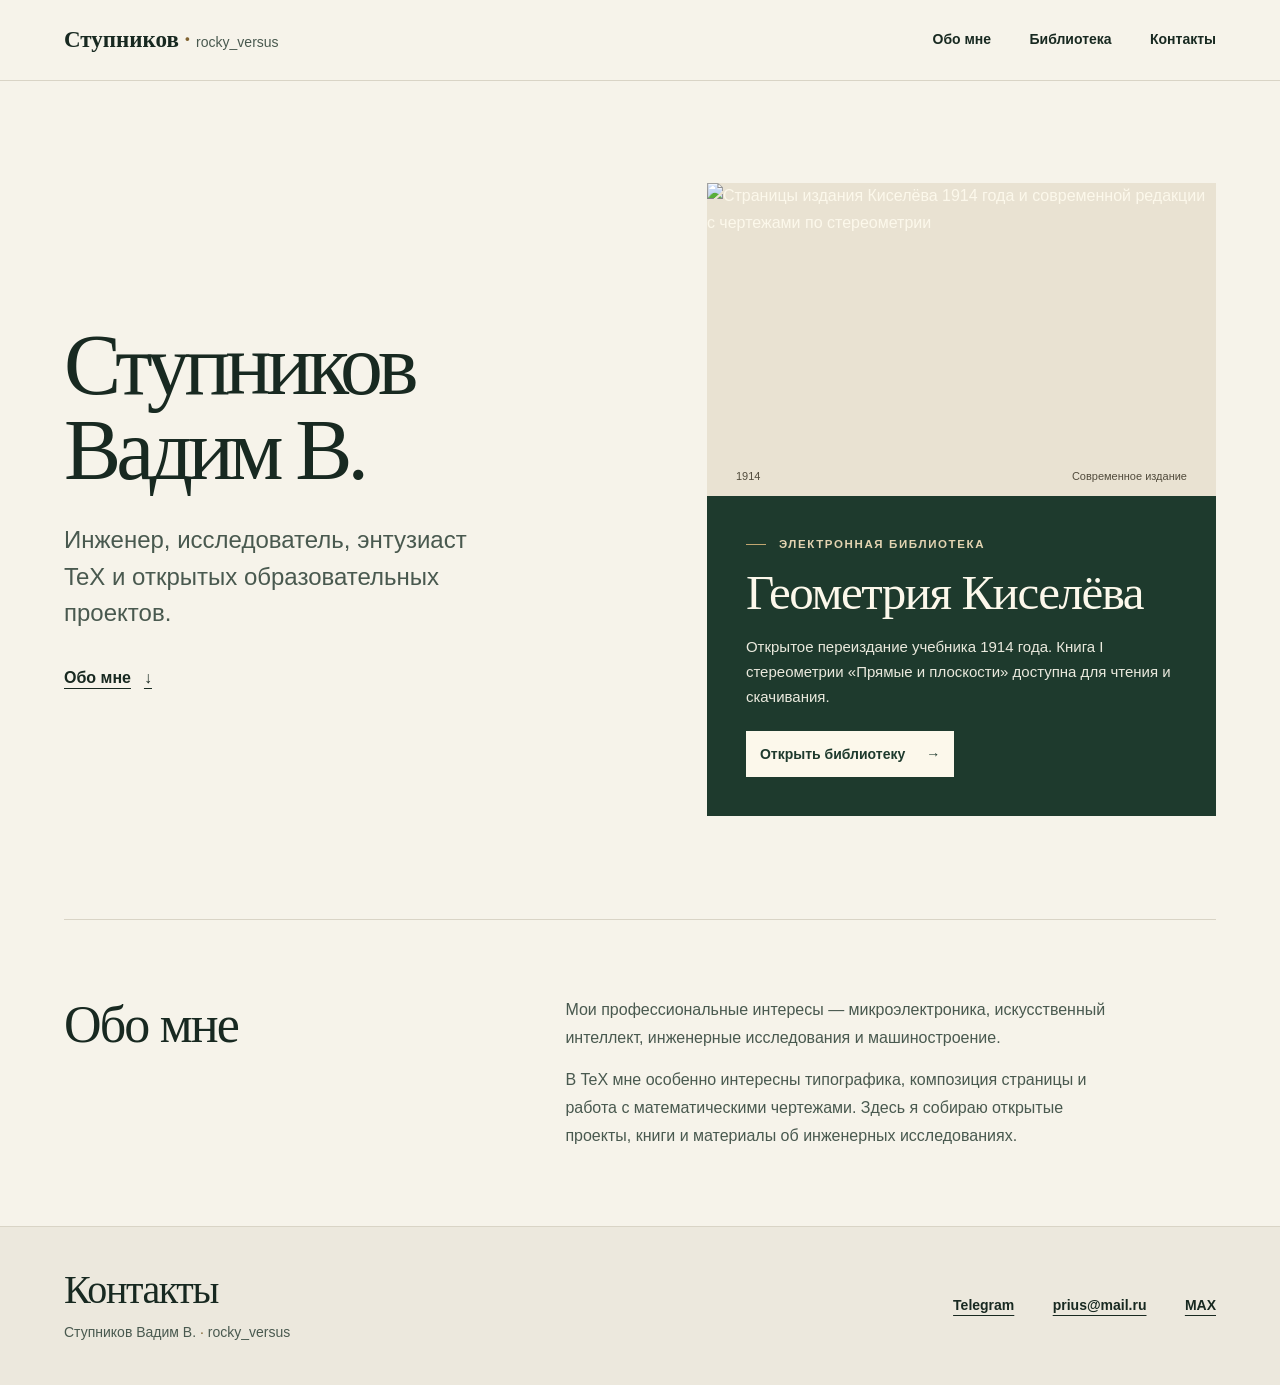
==== index.html @ 4a112f7d "Добавить персональный сайт и настройки индексации" ====
<!doctype html>
<html lang="ru">
<head>
  <meta charset="utf-8">
  <meta name="viewport" content="width=device-width, initial-scale=1">
  <meta name="theme-color" content="#f6f3ea">
  <title>Ступников Вадим В. — персональный сайт и открытые проекты</title>
  <meta name="description" content="Персональный сайт Вадима Ступникова. Инженерные исследования, TeX и открытые образовательные проекты. Электронная библиотека геометрии Киселёва.">
  <meta name="robots" content="index, follow, max-image-preview:large">
  <link rel="canonical" href="https://rockyversus.github.io/">
  <link rel="stylesheet" href="/styles.css">
  <meta property="og:type" content="website">
  <meta property="og:locale" content="ru_RU">
  <meta property="og:url" content="https://rockyversus.github.io/">
  <meta property="og:title" content="Ступников Вадим В. — открытые проекты">
  <meta property="og:description" content="Инженерные исследования, TeX и открытые образовательные проекты.">
  <meta property="og:image" content="https://rockyversus.github.io/assets/personal-preview.jpg">
  <meta property="og:image:width" content="1200">
  <meta property="og:image:height" content="630">
  <meta property="og:image:alt" content="Ступников Вадим В. и страницы открытого издания геометрии Киселёва">
  <meta name="twitter:card" content="summary_large_image">
</head>
<body>
  <a class="skip" href="#main">Перейти к содержанию</a>
  <header class="site-header">
    <div class="shell header-inner">
      <a class="wordmark" href="/" aria-label="На главную">Ступников <span>·</span> <small>rocky_versus</small></a>
      <nav aria-label="Основная навигация">
        <a href="#about">Обо мне</a>
        <a href="#library">Библиотека</a>
        <a href="#contacts">Контакты</a>
      </nav>
    </div>
  </header>

  <main id="main" class="shell">
    <div class="feature-grid">
      <section class="intro" aria-labelledby="name">
        <h1 id="name">Ступников<br>Вадим В.</h1>
        <p class="lead">Инженер, исследователь, энтузиаст TeX и открытых образовательных проектов.</p>
        <a class="text-link" href="#about">Обо мне <span aria-hidden="true">↓</span></a>
      </section>

      <section id="library" class="library" aria-labelledby="library-title">
        <div class="library-art">
          <img src="/assets/kiselev-pages.webp" width="880" height="480" alt="Страницы издания Киселёва 1914 года и современной редакции с чертежами по стереометрии" fetchpriority="high">
          <div class="art-years" aria-hidden="true"><span>1914</span><span>Современное издание</span></div>
        </div>
        <div class="library-copy">
          <p class="eyebrow">Электронная библиотека</p>
          <h2 id="library-title">Геометрия Киселёва</h2>
          <p>Открытое переиздание учебника 1914 года. Книга I стереометрии «Прямые и плоскости» доступна для чтения и скачивания.</p>
          <a class="project-link" href="/kiselev/">Открыть библиотеку <span aria-hidden="true">→</span></a>
        </div>
      </section>
    </div>

    <section id="about" class="about" aria-labelledby="about-title">
      <h2 id="about-title">Обо мне</h2>
      <div>
        <p>Мои профессиональные интересы — микроэлектроника, искусственный интеллект, инженерные исследования и машиностроение.</p>
        <p>В TeX мне особенно интересны типографика, композиция страницы и работа с математическими чертежами. Здесь я собираю открытые проекты, книги и материалы об инженерных исследованиях.</p>
      </div>
    </section>
  </main>

  <footer id="contacts" aria-labelledby="contacts-title">
    <div class="shell footer-inner">
      <div>
        <h2 id="contacts-title">Контакты</h2>
        <p>Ступников Вадим В. <span>·</span> rocky_versus</p>
      </div>
      <ul class="contact-links">
        <li><a href="https://t.me/rocky_versus">Telegram</a></li>
        <li><a href="mailto:prius@mail.ru">prius@mail.ru</a></li>
        <li><a href="https://max.ru/u/f9LHodD0cOIbhEYvxvJa8rJXdcarjG2_3bxZ1BCzIOcfJnWY7x3UOKe7Xhc">MAX</a></li>
      </ul>
    </div>
  </footer>
</body>
</html>
---- styles.css ----
@charset "UTF-8";

:root {
  --paper: #f6f3ea;
  --ink: #182921;
  --muted: #49594f;
  --forest: #1e3a2d;
  --cream: #fcf8eb;
  --gold: #9e824d;
  --line: #d9d4c6;
  --serif: Georgia, "Times New Roman", serif;
  --sans: Arial, "Helvetica Neue", sans-serif;
}

*, *::before, *::after { box-sizing: border-box; }
html { scroll-behavior: smooth; }
body {
  margin: 0;
  color: var(--ink);
  background: var(--paper);
  font: 16px/1.65 var(--sans);
}

h1, h2, p { margin: 0; }
h1, h2 { font-family: var(--serif); font-weight: 400; }
a { color: inherit; text-underline-offset: 5px; }
a:hover { text-decoration-thickness: 2px; }
:focus-visible { outline: 2px solid #806331; outline-offset: 5px; }
[id] { scroll-margin-top: 20px; }
.shell { width: min(1160px, calc(100% - 2 * clamp(20px, 5vw, 75px))); margin-inline: auto; }
.skip { position: absolute; left: 20px; top: -100px; z-index: 3; padding: 10px; background: var(--cream); }
.skip:focus { top: 12px; }

.site-header { border-bottom: 1px solid var(--line); }
.header-inner {
  min-height: 80px;
  display: flex;
  align-items: center;
  justify-content: space-between;
  gap: 12px 30px;
}
.wordmark { font: 700 23px/1.2 var(--serif); text-decoration: none; }
.wordmark span, footer p span { color: #806331; }
.wordmark small { color: var(--muted); font: 14px/1.3 var(--sans); }
.site-header nav { display: flex; flex-wrap: wrap; gap: 8px clamp(20px, 3vw, 42px); }
.site-header nav a { font-size: 14px; font-weight: 700; text-decoration: none; padding-block: 5px; }
.site-header nav a:hover { text-decoration: underline; }

.feature-grid {
  display: grid;
  grid-template-columns: minmax(0, 1fr) minmax(0, .92fr);
  align-items: center;
  gap: clamp(40px, 7vw, 105px);
  padding-block: clamp(58px, 8vw, 105px);
}
.eyebrow {
  display: flex;
  align-items: center;
  gap: 13px;
  color: var(--muted);
  font-size: .72rem;
  font-weight: 700;
  letter-spacing: .14em;
  text-transform: uppercase;
}
.eyebrow::before { content: ""; width: 28px; height: 1px; background: var(--gold); flex: none; }
.intro h1 {
  font-size: clamp(52px, 6.7vw, 96px);
  line-height: .99;
  letter-spacing: -.057em;
  margin-block: 25px 28px;
}
.lead { max-width: 33ch; color: var(--muted); font-size: clamp(18px, 2vw, 24px); line-height: 1.52; }
.text-link { display: inline-flex; gap: 13px; align-items: center; min-height: 44px; margin-top: 25px; font-weight: 700; }

.library { background: var(--forest); color: var(--cream); }
.library-art { background: #e9e2d2; }
.library-art img { width: 100%; height: auto; display: block; }
.art-years {
  display: flex;
  justify-content: space-between;
  gap: 10px;
  padding: 6px clamp(15px, 2.7vw, 29px) 11px;
  font-size: 11px;
  color: #514b3c;
}
.library-copy { padding: clamp(24px, 4vw, 39px); }
.library-copy .eyebrow { color: #e4d4b2; }
.library-copy .eyebrow::before { background: #c1a671; width: 20px; }
.library-copy h2 { font-size: clamp(33px, 4vw, 49px); line-height: 1.08; letter-spacing: -.03em; margin-block: 13px 15px; }
.library-copy > p:not(.eyebrow) { color: #eae9dd; font-size: 15px; line-height: 1.65; }
.project-link {
  display: inline-flex;
  justify-content: space-between;
  align-items: center;
  min-height: 46px;
  gap: 21px;
  margin-top: 22px;
  padding: 10px 14px;
  color: var(--forest);
  background: var(--cream);
  font-size: 14px;
  font-weight: 700;
  text-decoration: none;
}
.project-link:hover { text-decoration: underline; }
.project-link:focus-visible { outline-color: var(--cream); }

.about {
  border-top: 1px solid var(--line);
  display: grid;
  grid-template-columns: minmax(0, 1fr) minmax(0, 1.58fr);
  gap: 20px clamp(30px, 7vw, 105px);
  padding-block: clamp(40px, 6vw, 76px);
}
.about h2, footer h2 { font-size: clamp(33px, 4.1vw, 52px); line-height: 1.12; letter-spacing: -.035em; }
.about p { max-width: 62ch; color: var(--muted); line-height: 1.75; }
.about p + p { margin-top: 14px; }
footer { border-top: 1px solid var(--line); background: #ece8dd; }
.footer-inner {
  display: flex;
  align-items: center;
  justify-content: space-between;
  gap: 22px 55px;
  padding-block: 41px;
}
footer h2 { font-size: clamp(30px, 3.2vw, 40px); }
footer p { margin-top: 8px; color: var(--muted); font-size: 14px; }
.contact-links { display: flex; flex-wrap: wrap; gap: 7px clamp(18px, 3vw, 42px); margin: 0; padding: 0; list-style: none; }
.contact-links a { display: inline-flex; align-items: center; min-height: 44px; font-size: 14px; font-weight: 700; }

@media (max-width: 760px) {
  .feature-grid { grid-template-columns: 1fr; align-items: start; padding-block: 48px 52px; gap: 36px; }
  .intro h1 { font-size: clamp(48px, 10vw, 76px); margin-block: 20px 19px; }
  .text-link { margin-top: 15px; }
  .about { grid-template-columns: 1fr; }
  .footer-inner { align-items: start; flex-direction: column; gap: 12px; }
}

@media (max-width: 520px) {
  .header-inner { flex-direction: column; align-items: start; justify-content: center; gap: 9px; padding-block: 14px 11px; }
  .site-header nav { column-gap: 17px; }
  .site-header nav a { font-size: 13px; }
}

@media (prefers-reduced-motion: reduce) {
  html { scroll-behavior: auto; }
}
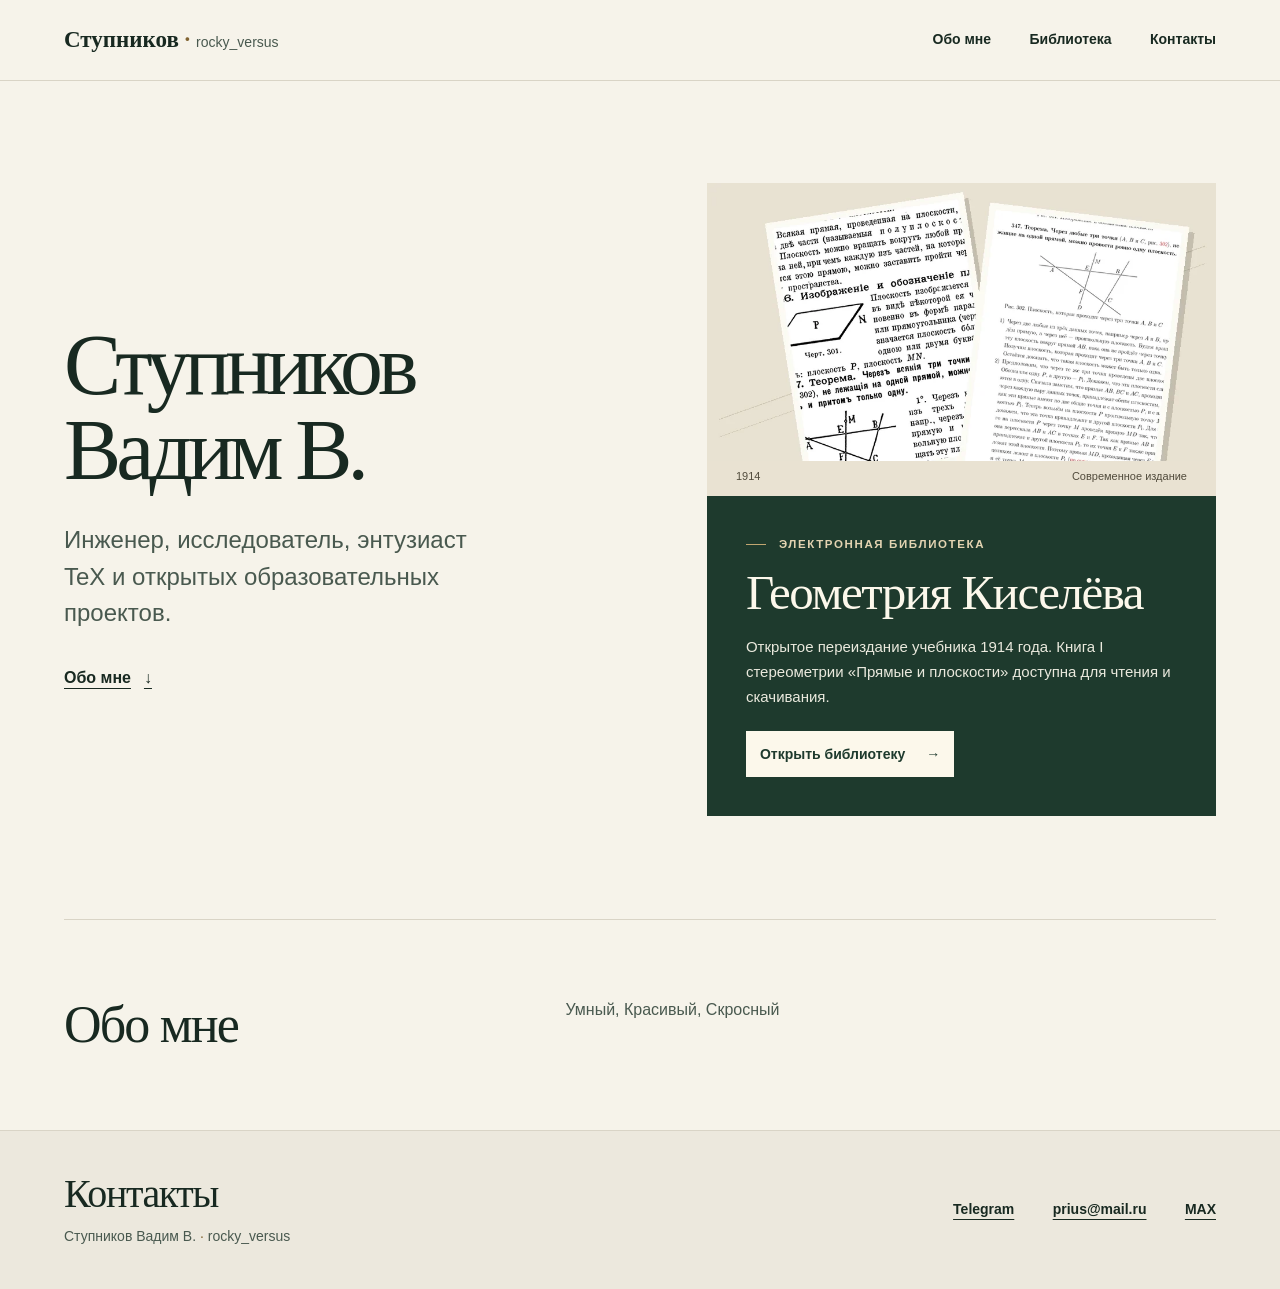
==== commit 8bda7913: "Сократить раздел «Обо мне»" ====
--- a/index.html
+++ b/index.html
@@ -58,8 +58,7 @@
     <section id="about" class="about" aria-labelledby="about-title">
       <h2 id="about-title">Обо мне</h2>
       <div>
-        <p>Мои профессиональные интересы — микроэлектроника, искусственный интеллект, инженерные исследования и машиностроение.</p>
-        <p>В TeX мне особенно интересны типографика, композиция страницы и работа с математическими чертежами. Здесь я собираю открытые проекты, книги и материалы об инженерных исследованиях.</p>
+        <p>Умный, Красивый, Скросный</p>
       </div>
     </section>
   </main>
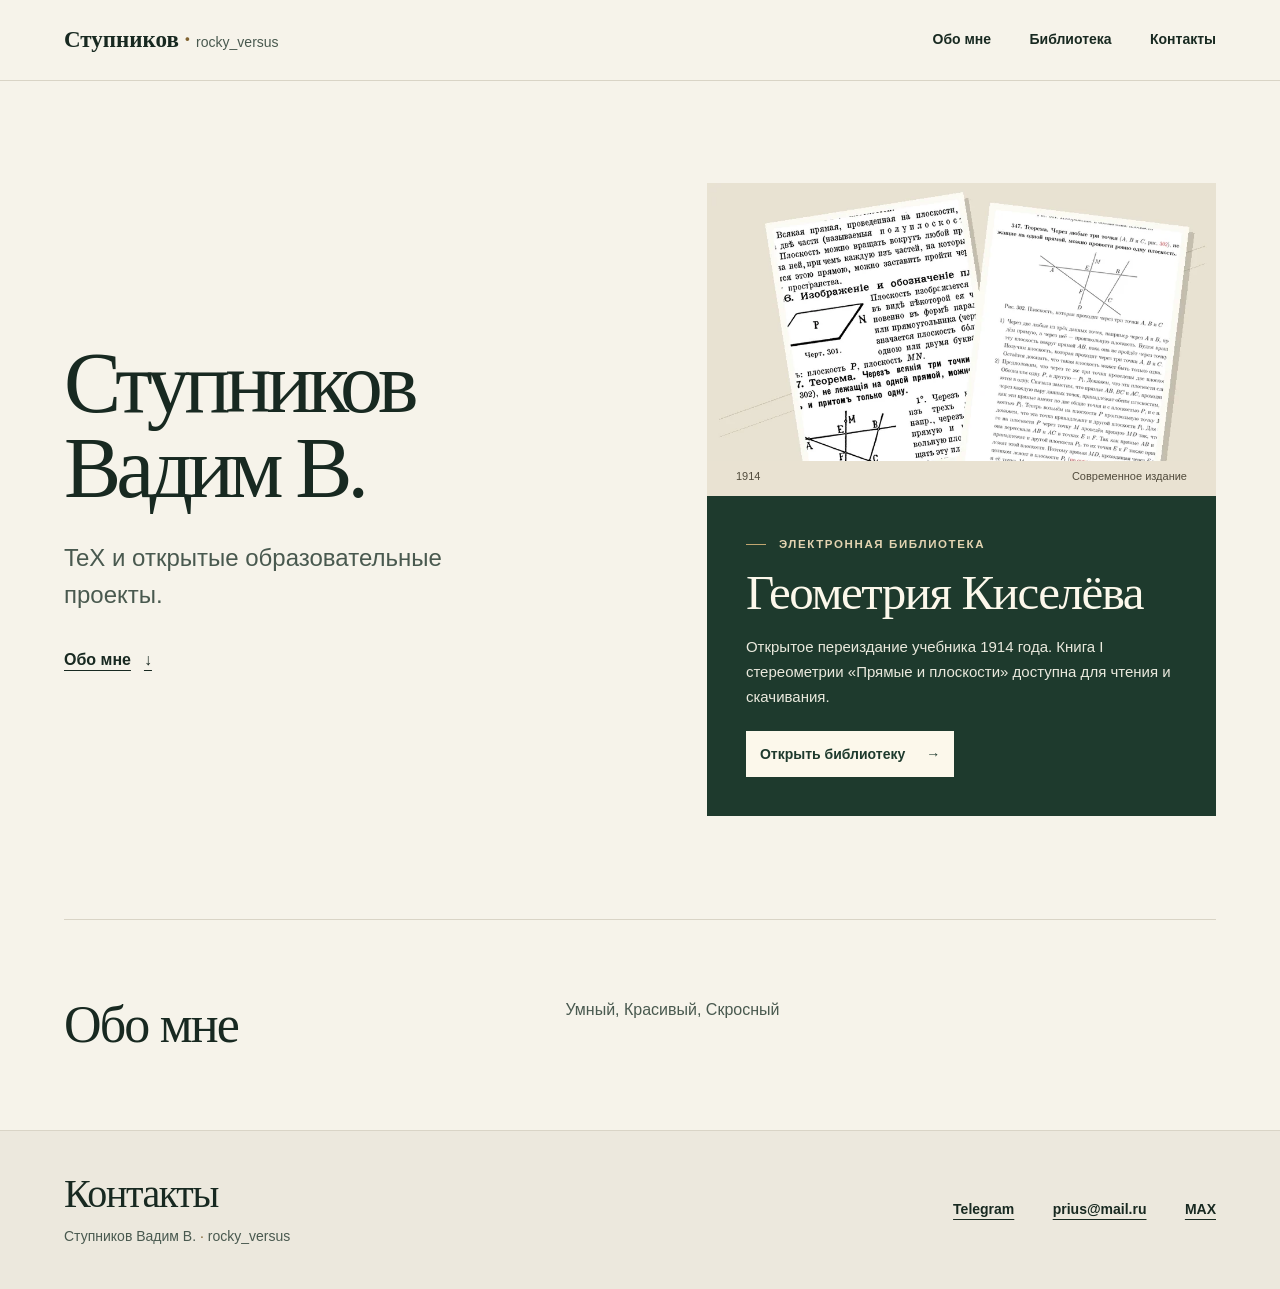
==== commit 162d726d: "Обновить описание персонального сайта" ====
--- a/index.html
+++ b/index.html
@@ -5,7 +5,7 @@
   <meta name="viewport" content="width=device-width, initial-scale=1">
   <meta name="theme-color" content="#f6f3ea">
   <title>Ступников Вадим В. — персональный сайт и открытые проекты</title>
-  <meta name="description" content="Персональный сайт Вадима Ступникова. Инженерные исследования, TeX и открытые образовательные проекты. Электронная библиотека геометрии Киселёва.">
+  <meta name="description" content="Персональный сайт Вадима Ступникова. TeX, открытые образовательные проекты и электронная библиотека геометрии Киселёва.">
   <meta name="robots" content="index, follow, max-image-preview:large">
   <link rel="canonical" href="https://rockyversus.github.io/">
   <link rel="stylesheet" href="/styles.css">
@@ -13,7 +13,7 @@
   <meta property="og:locale" content="ru_RU">
   <meta property="og:url" content="https://rockyversus.github.io/">
   <meta property="og:title" content="Ступников Вадим В. — открытые проекты">
-  <meta property="og:description" content="Инженерные исследования, TeX и открытые образовательные проекты.">
+  <meta property="og:description" content="TeX, открытые образовательные проекты и библиотека Киселёва.">
   <meta property="og:image" content="https://rockyversus.github.io/assets/personal-preview.jpg">
   <meta property="og:image:width" content="1200">
   <meta property="og:image:height" content="630">
@@ -37,7 +37,7 @@
     <div class="feature-grid">
       <section class="intro" aria-labelledby="name">
         <h1 id="name">Ступников<br>Вадим В.</h1>
-        <p class="lead">Инженер, исследователь, энтузиаст TeX и открытых образовательных проектов.</p>
+        <p class="lead">TeX и открытые образовательные проекты.</p>
         <a class="text-link" href="#about">Обо мне <span aria-hidden="true">↓</span></a>
       </section>
 
@@ -50,7 +50,7 @@
           <p class="eyebrow">Электронная библиотека</p>
           <h2 id="library-title">Геометрия Киселёва</h2>
           <p>Открытое переиздание учебника 1914 года. Книга I стереометрии «Прямые и плоскости» доступна для чтения и скачивания.</p>
-          <a class="project-link" href="/kiselev/">Открыть библиотеку <span aria-hidden="true">→</span></a>
+          <a class="project-link" href="https://rockyversus.github.io/kiselev/">Открыть библиотеку <span aria-hidden="true">→</span></a>
         </div>
       </section>
     </div>
